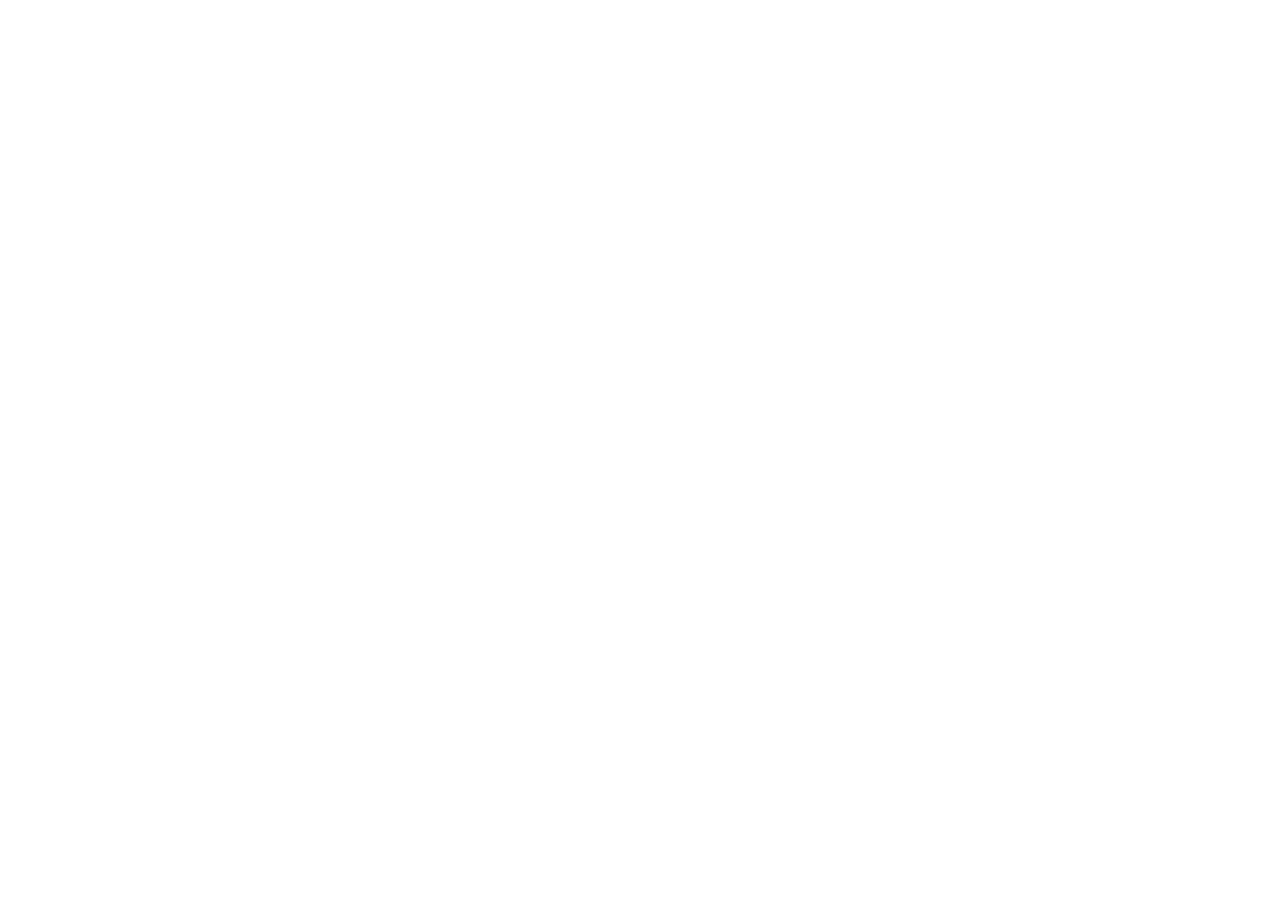
==== app/index.html @ 1b365de1 "Initial commit Blank project" ====
<!doctype html>
<!--[if lt IE 7]>      <html class="no-js lt-ie9 lt-ie8 lt-ie7"> <![endif]-->
<!--[if IE 7]>         <html class="no-js lt-ie9 lt-ie8"> <![endif]-->
<!--[if IE 8]>         <html class="no-js lt-ie9"> <![endif]-->
<!--[if gt IE 8]><!--> <html class="no-js"> <!--<![endif]-->
    <head>
        <meta charset="utf-8">
        <meta http-equiv="X-UA-Compatible" content="IE=edge,chrome=1">
        <title>gmailRedesign</title>
        <meta name="description" content="">
        <meta name="viewport" content="width=device-width">

        <script src="bower_components/modernizr/modernizr.js"></script>

        <link rel="stylesheet" href="bower_components/bootstrap/dist/css/bootstrap.min.css">
        <link rel="stylesheet" href="styles/css/main.css">

        <link rel="shortcut icon" href="favicon.ico" type="image/x-icon">
    </head>
    <body>

<div class="container">
    
</div> <!-- /container -->


        <!--[if lt IE 7]>
            <p class="chromeframe">You are using an <strong>outdated</strong> browser. Please <a href="http://browsehappy.com/">upgrade your browser</a> or <a href="http://www.google.com/chromeframe/?redirect=true">activate Google Chrome Frame</a> to improve your experience.</p>
        <![endif]-->

        <script src="bower_components/jquery/jquery.min.js"></script>
        <script src="scripts/main.js"></script>
</body>
</html>
---- app/styles/css/main.css ----
@font-face {
  font-family: 'Lato';
  src: url('../../fonts/Lato-Light.eot');
  src: url('../../fonts/Lato-Light.eot?#iefix') format('embedded-opentype'), /* IE6-IE8 */ url('../../fonts/Lato-Light.woff') format('woff'), /* Modern Browsers */ url('../../fonts/Lato-Light.ttf') format('truetype');
  font-style: normal;
  font-weight: normal;
  text-rendering: optimizeLegibility;
  
  /* IE9 Compat Modes */
}
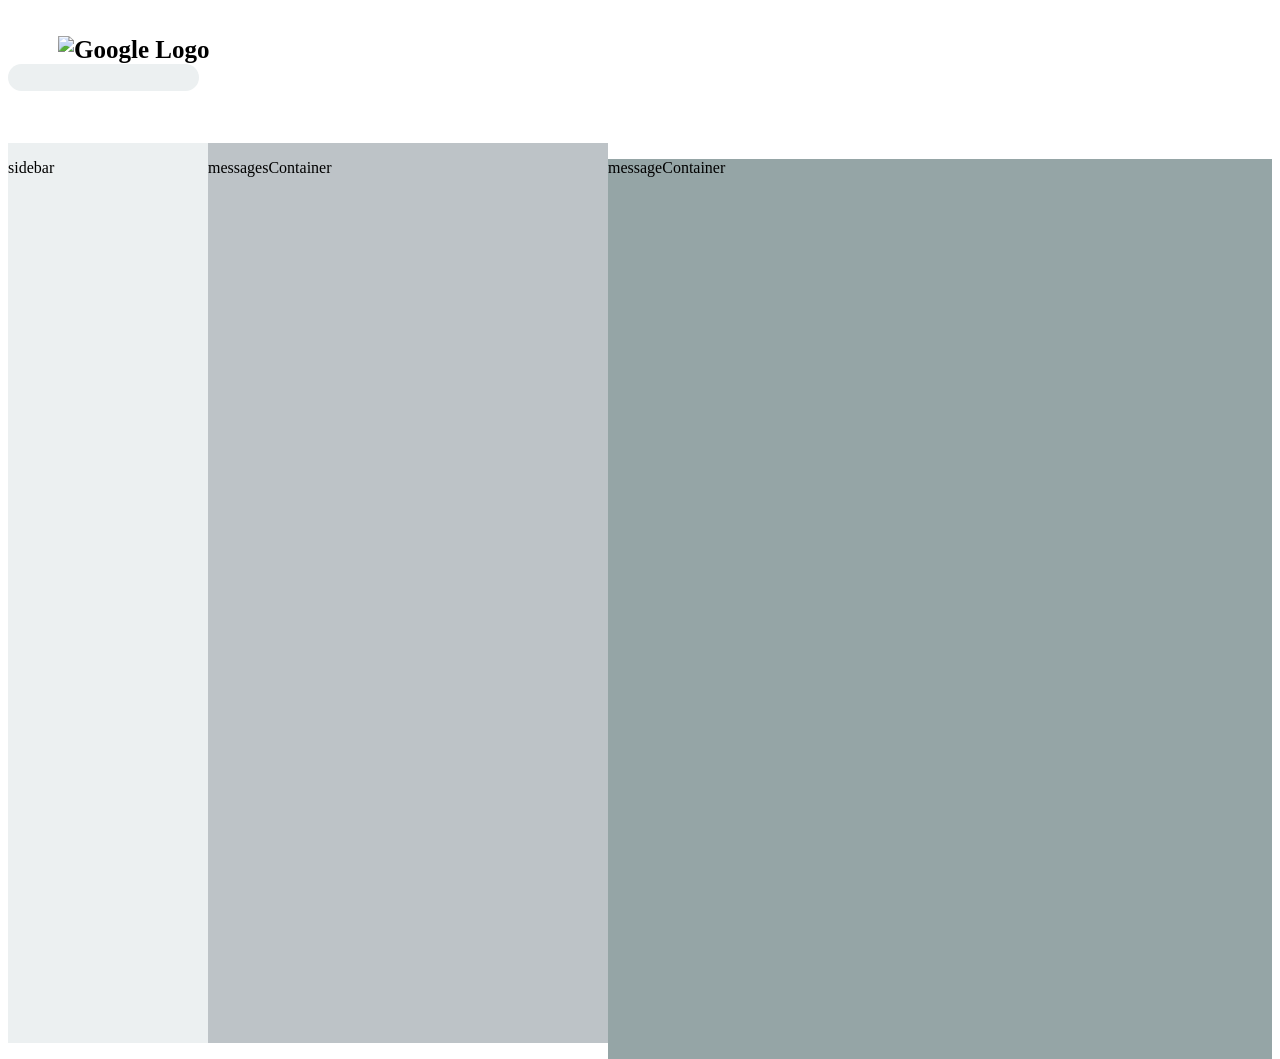
==== commit c279a55d: "FEAT : zones defined" ====
--- a/app/index.html
+++ b/app/index.html
@@ -6,7 +6,7 @@
     <head>
         <meta charset="utf-8">
         <meta http-equiv="X-UA-Compatible" content="IE=edge,chrome=1">
-        <title>gmailRedesign</title>
+        <title>Gmail Redesign</title>
         <meta name="description" content="">
         <meta name="viewport" content="width=device-width">
 
@@ -17,11 +17,47 @@
 
         <link rel="shortcut icon" href="favicon.ico" type="image/x-icon">
     </head>
+
+<!--
+
+                ____                 _ _   ____          _           _
+                / ___|_ __ ___   __ _(_) | |  _ \ ___  __| | ___  ___(_) __ _ _ __
+                | |  _| '_ ` _ \ / _` | | | | |_) / _ \/ _` |/ _ \/ __| |/ _` | '_ \
+                | |_| | | | | | | (_| | | | |  _ <  __/ (_| |  __/\__ \ | (_| | | | |
+                \____|_| |_| |_|\__,_|_|_| |_| \_\___|\__,_|\___||___/_|\__, |_| |_|
+                                                                      |___/
+
+-->
     <body>
+        <div class="container-fluid">
 
-<div class="container">
-    
-</div> <!-- /container -->
+            <div id="navbar">
+                <div class="row">
+                    <div class="col-md-2">
+                        <h1><img src="http://upload.wikimedia.org/wikipedia/commons/4/4a/Logo_2013_Google.png" alt="Google Logo"/></h1>
+                    </div>
+                    <div class="col-md-4">
+                        <input type="text"/>
+                    </div>
+                    <div class="col-md-6"></div>
+                </div>
+            </div>
+
+
+            <div id="sidebar">
+                <p>sidebar</p>
+            </div>
+
+
+            <div id="messagesContainer">
+                <p>messagesContainer</p>
+            </div>
+
+
+            <div id="messageContainer">
+                <p>messageContainer</p>
+            </div>
+        </div> <!-- /container -->
 
 
         <!--[if lt IE 7]>
--- a/app/styles/css/main.css
+++ b/app/styles/css/main.css
@@ -8,3 +8,52 @@
   
   /* IE9 Compat Modes */
 }
+#navbar {
+  height: 80px;
+  width: 100%;
+  padding: 27.5px 0;
+  overflow-y: hidden;
+}
+#navbar .row {
+  margin: 0;
+}
+#navbar .row h1 {
+  font-size: 25px;
+  margin: 0;
+}
+#navbar .row h1 img {
+  height: 25px;
+  padding-left: 50px;
+}
+#navbar .row input {
+  height: 25px;
+  background: #ecf0f1;
+  color: #95a5a6;
+  outline: none;
+  border: 0;
+  border-radius: 15px;
+  padding-left: 20px;
+}
+#sidebar {
+  background: #ecf0f1;
+  height: 100%;
+  width: 200px;
+  float: left;
+}
+#messagesContainer {
+  background: #bdc3c7;
+  height: 100%;
+  width: 400px;
+  float: left;
+}
+#messageContainer {
+  background: #95a5a6;
+  height: 100%;
+  width: auto;
+  margin-left: 600px;
+}
+html,
+body,
+.container-fluid {
+  height: 100%;
+}
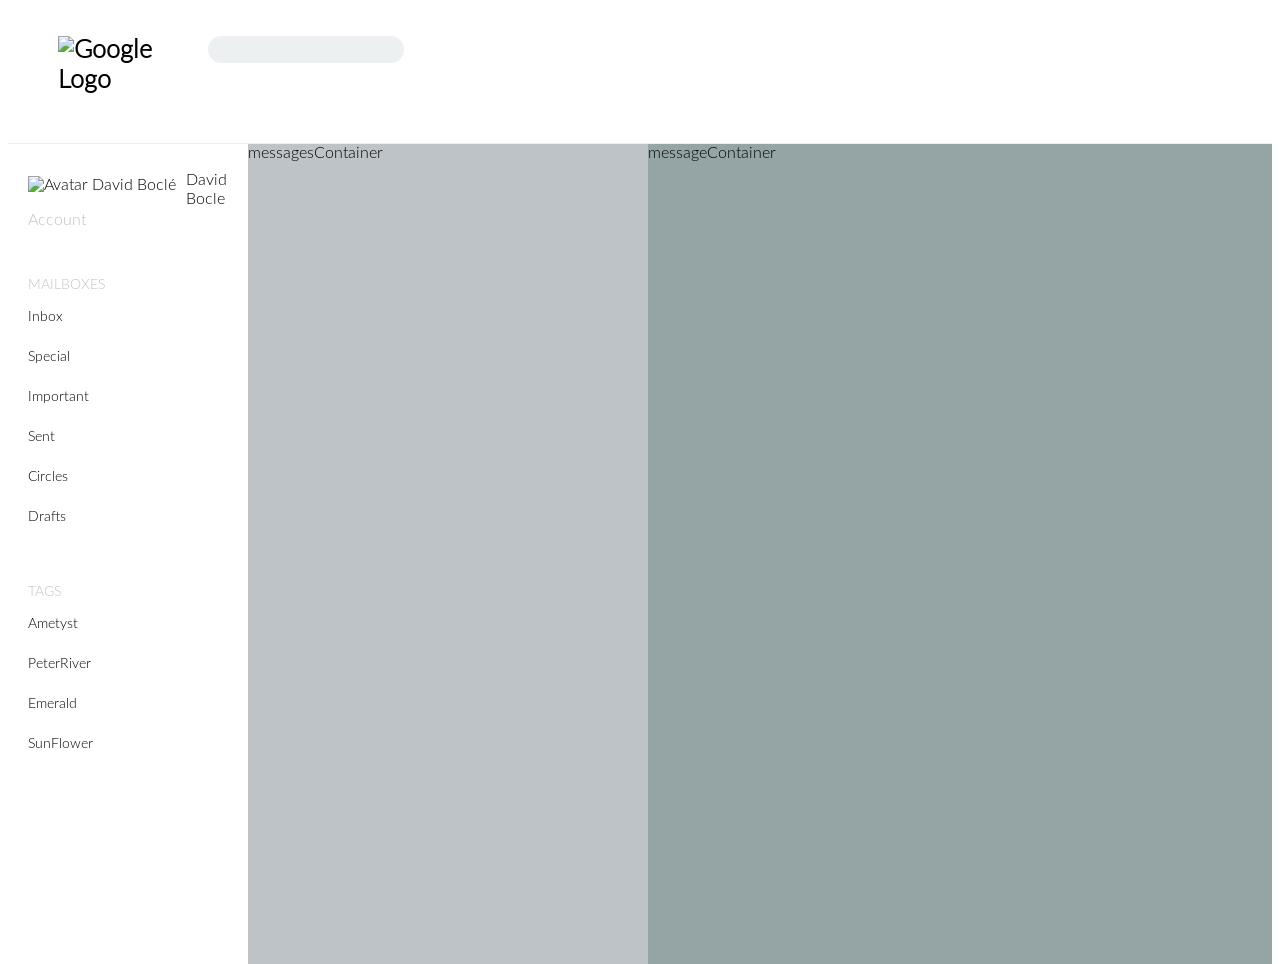
==== commit dd3c3e6c: "FEAT : First draft of sidebar" ====
--- a/app/index.html
+++ b/app/index.html
@@ -13,6 +13,7 @@
         <script src="bower_components/modernizr/modernizr.js"></script>
 
         <link rel="stylesheet" href="bower_components/bootstrap/dist/css/bootstrap.min.css">
+        <link rel="stylesheet" href="bower_components/font-awesome/css/font-awesome.min.css">
         <link rel="stylesheet" href="styles/css/main.css">
 
         <link rel="shortcut icon" href="favicon.ico" type="image/x-icon">
@@ -32,20 +33,70 @@
         <div class="container-fluid">
 
             <div id="navbar">
-                <div class="row">
-                    <div class="col-md-2">
+                    <div id="logo">
                         <h1><img src="http://upload.wikimedia.org/wikipedia/commons/4/4a/Logo_2013_Google.png" alt="Google Logo"/></h1>
                     </div>
-                    <div class="col-md-4">
-                        <input type="text"/>
-                    </div>
-                    <div class="col-md-6"></div>
+                <div id="navbarSearch">
+                    <input type="text"/>
+                    <i class="fa fa-search"></i>
                 </div>
             </div>
 
 
             <div id="sidebar">
-                <p>sidebar</p>
+                <div id="sidebarUserInfo">
+                    <img src="https://avatars1.githubusercontent.com/u/569053?v=2&s=460" alt="Avatar David Boclé" class="img-circle"/>
+                    <div id="sidebarUserMenu">
+                        <a>David Bocle <i class="fa fa-caret-down"></i></a>
+                        <p>Account</p>
+                    </div>
+                </div>
+                <div id="mailboxes" class="sidebarElement">
+                    <h3>Mailboxes</h3>
+                    <div class="mailbox">
+                        <i class="fa fa-inbox"></i>
+                        <p>Inbox</p>
+                    </div>
+                    <div class="mailbox">
+                        <i class="fa fa-star-o"></i>
+                        <p>Special</p>
+                    </div>
+                    <div class="mailbox">
+                        <i class="fa fa-clock-o"></i>
+                        <p>Important</p>
+                    </div>
+                    <div class="mailbox">
+                        <i class="fa fa-envelope-o"></i>
+                        <p>Sent</p>
+                    </div>
+                    <div class="mailbox">
+                        <i class="fa fa-plus"></i>
+                        <p>Circles</p>
+                    </div>
+                    <div class="mailbox">
+                        <i class="fa fa-file-o"></i>
+                        <p>Drafts</p>
+                    </div>
+                </div>
+                <div id="tags" class="sidebarElement">
+                    <h3>Tags</h3>
+                    <div class="tag" id="ametyst">
+                        <i class="fa fa-circle"></i>
+                        <p>ametyst</p>
+                    </div>
+                    <div class="tag" id="peterRiver">
+                        <i class="fa fa-circle"></i>
+                        <p>peterRiver</p>
+                    </div>
+                    <div class="tag" id="emerald">
+                        <i class="fa fa-circle"></i>
+                        <p>emerald</p>
+                    </div>
+                    <div class="tag" id="sunFlower">
+                        <i class="fa fa-circle"></i>
+                        <p>sunFlower</p>
+                    </div>
+                </div>
             </div>
 
 
--- a/app/styles/css/main.css
+++ b/app/styles/css/main.css
@@ -12,43 +12,127 @@
   height: 80px;
   width: 100%;
   padding: 27.5px 0;
+  border-bottom: 1px solid #ecf0f1;
   overflow-y: hidden;
 }
-#navbar .row {
-  margin: 0;
+#navbar #logo {
+  width: 200px;
+  float: left;
 }
-#navbar .row h1 {
+#navbar #logo h1 {
+  height: 25px;
   font-size: 25px;
   margin: 0;
 }
-#navbar .row h1 img {
+#navbar #logo h1 img {
   height: 25px;
   padding-left: 50px;
 }
-#navbar .row input {
+#navbar #navbarSearch {
+  height: 25px;
+  position: relative;
+  color: #7f8c8d;
+}
+#navbar #navbarSearch input {
   height: 25px;
   background: #ecf0f1;
   color: #95a5a6;
   outline: none;
   border: 0;
   border-radius: 15px;
-  padding-left: 20px;
+  padding-left: 25px;
+}
+#navbar #navbarSearch .fa-search {
+  position: absolute;
+  left: 210px;
+  top: 5.5px;
+  font-size: 14px;
 }
 #sidebar {
-  background: #ecf0f1;
-  height: 100%;
+  height: calc(100% -  80px);
   width: 200px;
   float: left;
+  padding: 0 20px;
+}
+#sidebar #sidebarUserInfo {
+  height: 40px;
+  padding: 26.66666667px 0;
+}
+#sidebar #sidebarUserInfo img {
+  height: 30px;
+  margin: 5px 10px 5px 0;
+  float: left;
+}
+#sidebar #sidebarUserInfo #sidebarUserMenu {
+  height: 40px;
+}
+#sidebar #sidebarUserInfo #sidebarUserMenu a {
+  color: #000;
+}
+#sidebar #sidebarUserInfo #sidebarUserMenu a .fa {
+  color: #95a5a6;
+}
+#sidebar #sidebarUserInfo #sidebarUserMenu p {
+  color: #bdc3c7;
+}
+#sidebar h3 {
+  margin: 20px 0 10px;
+  text-transform: uppercase;
+  color: #bdc3c7;
+  font-size: 14px;
+  font-weight: 200;
+}
+#sidebar .sidebarElement div {
+  height: 30px;
+  padding: 5px 0;
+}
+#sidebar .sidebarElement div:hover {
+  background: #ecf0f1;
+  cursor: pointer;
+  color: #95a5a6;
+}
+#sidebar .sidebarElement div i {
+  float: left;
+  font-size: 20px;
+  width: 20px;
+  color: #bdc3c7;
+  text-align: center;
+  margin: 0 13.33333333px;
+}
+#sidebar .sidebarElement div p {
+  height: 20px;
+  font-size: 14.28571429px;
+  text-transform: capitalize;
+}
+#sidebar #mailboxes {
+  clear: both;
+  margin-top: 40px;
+}
+#sidebar #tags {
+  clear: both;
+  margin-top: 40px;
+}
+#sidebar #tags #ametyst i {
+  color: #9b59b6;
+}
+#sidebar #tags #peterRiver i {
+  color: #3498db;
+}
+#sidebar #tags #emerald i {
+  color: #2ecc71;
+}
+#sidebar #tags #sunFlower i {
+  color: #f1c40f;
 }
 #messagesContainer {
   background: #bdc3c7;
-  height: 100%;
+  height: calc(100% -  80px);
   width: 400px;
   float: left;
 }
 #messageContainer {
   background: #95a5a6;
-  height: 100%;
+  height: calc(100% -  80px);
   width: auto;
   margin-left: 600px;
 }
@@ -56,4 +140,10 @@
 body,
 .container-fluid {
   height: 100%;
+  font-family: 'Lato';
 }
+html p,
+body p,
+.container-fluid p {
+  margin: 0;
+}
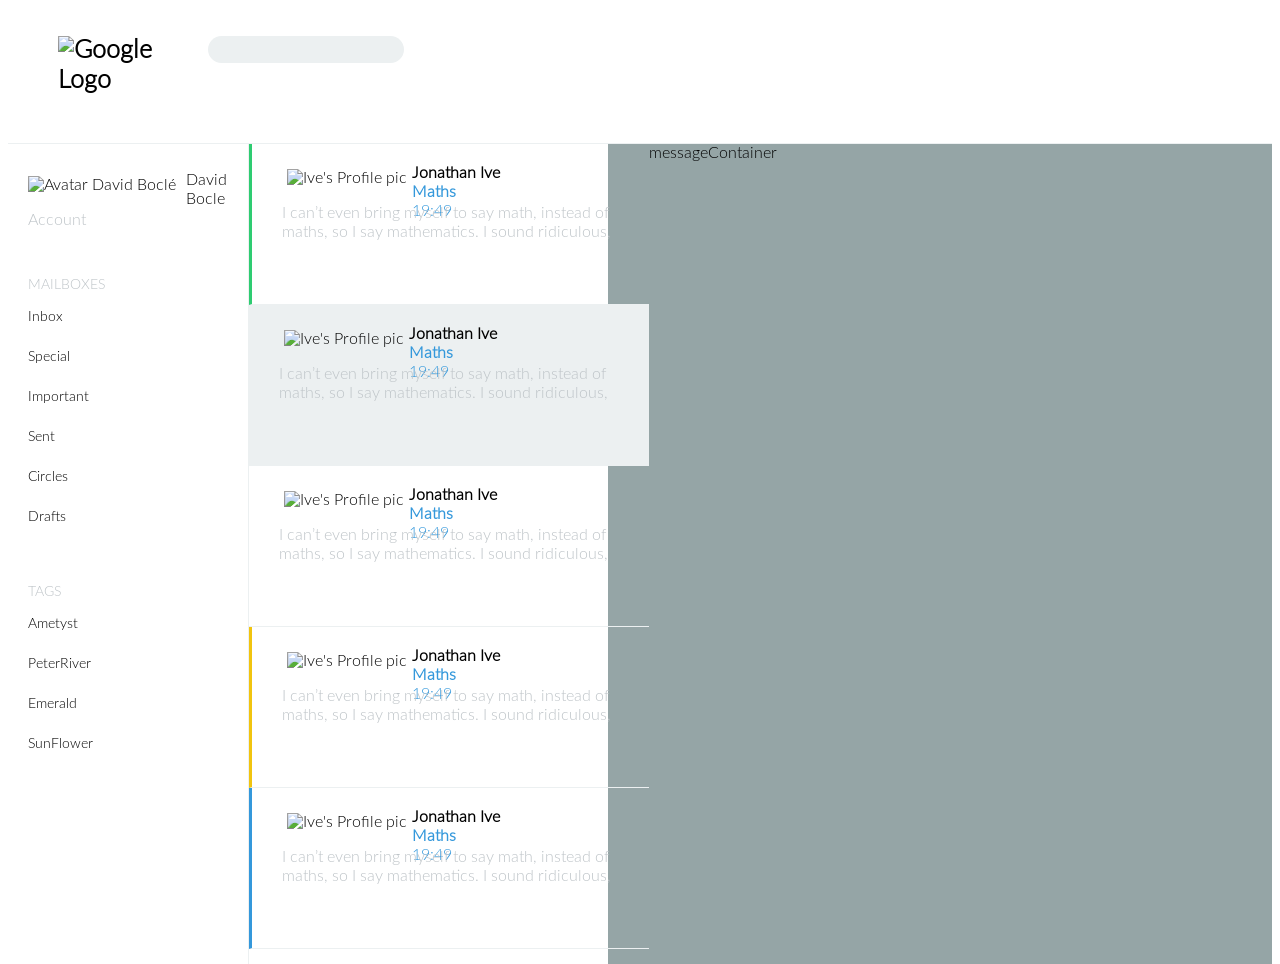
==== commit bf0aaaa3: "FEAT : First draft of messages" ====
--- a/app/index.html
+++ b/app/index.html
@@ -101,7 +101,126 @@
 
 
             <div id="messagesContainer">
-                <p>messagesContainer</p>
+                <div class="message tagEmerald">
+                    <div class="row">
+                        <div class="col-md-10 messageInfo">
+                            <img src="http://p2.trrsf.com/image/fget/cf/600/600/img.terra.com.br/i/2011/08/26/2001087-6031-rec.jpg" alt="Ive's Profile pic" class="img-circle"/>
+                            <p class="senderName">Jonathan Ive</p>
+                            <p class="messageObject">Maths</p>
+                        </div>
+                        <div class="col-md-2 timeReceived">
+                            <p>19:49</p>
+                        </div>
+                    </div>
+                    <div class="messagePreview">
+                        <p>I can’t even bring myself to say math, instead of maths, so I say mathematics. I sound ridiculous,</p>
+                    </div>
+                </div>
+                <div class="message active">
+                    <div class="row">
+                        <div class="col-md-10 messageInfo">
+                            <img src="http://p2.trrsf.com/image/fget/cf/600/600/img.terra.com.br/i/2011/08/26/2001087-6031-rec.jpg" alt="Ive's Profile pic" class="img-circle"/>
+                            <p class="senderName">Jonathan Ive</p>
+                            <p class="messageObject">Maths</p>
+                        </div>
+                        <div class="col-md-2 timeReceived">
+                            <p>19:49</p>
+                        </div>
+                    </div>
+                    <div class="messagePreview">
+                        <p>I can’t even bring myself to say math, instead of maths, so I say mathematics. I sound ridiculous,</p>
+                    </div>
+                </div>
+                <div class="message">
+                    <div class="row">
+                        <div class="col-md-10 messageInfo">
+                            <img src="http://p2.trrsf.com/image/fget/cf/600/600/img.terra.com.br/i/2011/08/26/2001087-6031-rec.jpg" alt="Ive's Profile pic" class="img-circle"/>
+                            <p class="senderName">Jonathan Ive</p>
+                            <p class="messageObject">Maths</p>
+                        </div>
+                        <div class="col-md-2 timeReceived">
+                            <p>19:49</p>
+                        </div>
+                    </div>
+                    <div class="messagePreview">
+                        <p>I can’t even bring myself to say math, instead of maths, so I say mathematics. I sound ridiculous,</p>
+                    </div>
+                </div>
+                <div class="message tagSunFlower">
+                    <div class="row">
+                        <div class="col-md-10 messageInfo">
+                            <img src="http://p2.trrsf.com/image/fget/cf/600/600/img.terra.com.br/i/2011/08/26/2001087-6031-rec.jpg" alt="Ive's Profile pic" class="img-circle"/>
+                            <p class="senderName">Jonathan Ive</p>
+                            <p class="messageObject">Maths</p>
+                        </div>
+                        <div class="col-md-2 timeReceived">
+                            <p>19:49</p>
+                        </div>
+                    </div>
+                    <div class="messagePreview">
+                        <p>I can’t even bring myself to say math, instead of maths, so I say mathematics. I sound ridiculous,</p>
+                    </div>
+                </div>
+                <div class="message tagPeterRiver">
+                    <div class="row">
+                        <div class="col-md-10 messageInfo">
+                            <img src="http://p2.trrsf.com/image/fget/cf/600/600/img.terra.com.br/i/2011/08/26/2001087-6031-rec.jpg" alt="Ive's Profile pic" class="img-circle"/>
+                            <p class="senderName">Jonathan Ive</p>
+                            <p class="messageObject">Maths</p>
+                        </div>
+                        <div class="col-md-2 timeReceived">
+                            <p>19:49</p>
+                        </div>
+                    </div>
+                    <div class="messagePreview">
+                        <p>I can’t even bring myself to say math, instead of maths, so I say mathematics. I sound ridiculous,</p>
+                    </div>
+                </div>
+                <div class="message">
+                    <div class="row">
+                        <div class="col-md-10 messageInfo">
+                            <img src="http://p2.trrsf.com/image/fget/cf/600/600/img.terra.com.br/i/2011/08/26/2001087-6031-rec.jpg" alt="Ive's Profile pic" class="img-circle"/>
+                            <p class="senderName">Jonathan Ive</p>
+                            <p class="messageObject">Maths</p>
+                        </div>
+                        <div class="col-md-2 timeReceived">
+                            <p>19:49</p>
+                        </div>
+                    </div>
+                    <div class="messagePreview">
+                        <p>I can’t even bring myself to say math, instead of maths, so I say mathematics. I sound ridiculous,</p>
+                    </div>
+                </div>
+                <div class="message">
+                    <div class="row">
+                        <div class="col-md-10 messageInfo">
+                            <img src="http://p2.trrsf.com/image/fget/cf/600/600/img.terra.com.br/i/2011/08/26/2001087-6031-rec.jpg" alt="Ive's Profile pic" class="img-circle"/>
+                            <p class="senderName">Jonathan Ive</p>
+                            <p class="messageObject">Maths</p>
+                        </div>
+                        <div class="col-md-2 timeReceived">
+                            <p>19:49</p>
+                        </div>
+                    </div>
+                    <div class="messagePreview">
+                        <p>I can’t even bring myself to say math, instead of maths, so I say mathematics. I sound ridiculous,</p>
+                    </div>
+                </div>
+                <div class="message">
+                    <div class="row">
+                        <div class="col-md-10 messageInfo">
+                            <img src="http://p2.trrsf.com/image/fget/cf/600/600/img.terra.com.br/i/2011/08/26/2001087-6031-rec.jpg" alt="Ive's Profile pic" class="img-circle"/>
+                            <p class="senderName">Jonathan Ive</p>
+                            <p class="messageObject">Maths</p>
+                        </div>
+                        <div class="col-md-2 timeReceived">
+                            <p>19:49</p>
+                        </div>
+                    </div>
+                    <div class="messagePreview">
+                        <p>I can’t even bring myself to say math, instead of maths, so I say mathematics. I sound ridiculous,</p>
+                    </div>
+                </div>
             </div>
 
 
--- a/app/styles/css/main.css
+++ b/app/styles/css/main.css
@@ -53,6 +53,7 @@
   width: 200px;
   float: left;
   padding: 0 20px;
+  border-right: 1px solid #ecf0f1;
 }
 #sidebar #sidebarUserInfo {
   height: 40px;
@@ -68,6 +69,10 @@
 }
 #sidebar #sidebarUserInfo #sidebarUserMenu a {
   color: #000;
+}
+#sidebar #sidebarUserInfo #sidebarUserMenu a:hover {
+  text-decoration: none;
+  cursor: pointer;
 }
 #sidebar #sidebarUserInfo #sidebarUserMenu a .fa {
   color: #95a5a6;
@@ -125,10 +130,51 @@
   color: #f1c40f;
 }
 #messagesContainer {
-  background: #bdc3c7;
   height: calc(100% -  80px);
   width: 400px;
   float: left;
+  overflow-y: scroll;
+}
+#messagesContainer .message {
+  padding: 20px 30px;
+  height: 120px;
+  border-bottom: 1px solid #ecf0f1;
+}
+#messagesContainer .message.tagAmethyst {
+  border-left: 3px solid #9b59b6;
+}
+#messagesContainer .message.tagPeterRiver {
+  border-left: 3px solid #3498db;
+}
+#messagesContainer .message.tagEmerald {
+  border-left: 3px solid #2ecc71;
+}
+#messagesContainer .message.tagSunFlower {
+  border-left: 3px solid #f1c40f;
+}
+#messagesContainer .message.active {
+  background: #ecf0f1;
+}
+#messagesContainer .message .row {
+  height: 40px;
+}
+#messagesContainer .message .row .messageInfo img {
+  height: 30px;
+  margin: 5px;
+  float: left;
+}
+#messagesContainer .message .row .messageInfo p.senderName {
+  font-weight: bold;
+}
+#messagesContainer .message .row .messageInfo p.messageObject {
+  font-weight: bold;
+  color: #3498db;
+}
+#messagesContainer .message .row .timeReceived {
+  color: #3498db;
+}
+#messagesContainer .message .messagePreview {
+  color: #bdc3c7;
 }
 #messageContainer {
   background: #95a5a6;
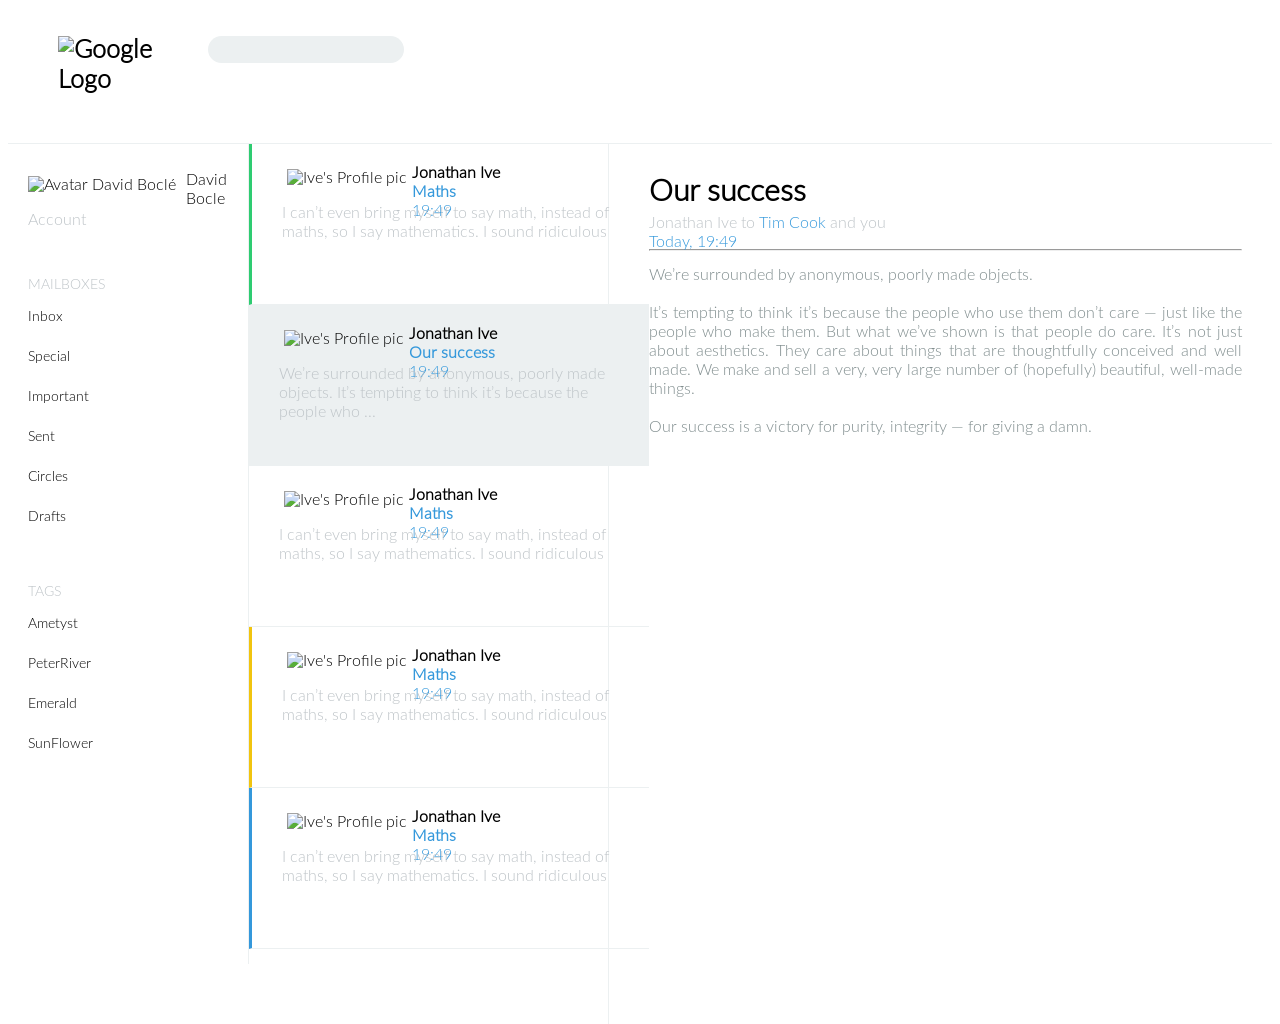
==== commit d1964a87: "FEAT : First draft of single message view" ====
--- a/app/index.html
+++ b/app/index.html
@@ -113,7 +113,7 @@
                         </div>
                     </div>
                     <div class="messagePreview">
-                        <p>I can’t even bring myself to say math, instead of maths, so I say mathematics. I sound ridiculous,</p>
+                        <p>I can’t even bring myself to say math, instead of maths, so I say mathematics. I sound ridiculous</p>
                     </div>
                 </div>
                 <div class="message active">
@@ -121,29 +121,32 @@
                         <div class="col-md-10 messageInfo">
                             <img src="http://p2.trrsf.com/image/fget/cf/600/600/img.terra.com.br/i/2011/08/26/2001087-6031-rec.jpg" alt="Ive's Profile pic" class="img-circle"/>
                             <p class="senderName">Jonathan Ive</p>
-                            <p class="messageObject">Maths</p>
-                        </div>
-                        <div class="col-md-2 timeReceived">
-                            <p>19:49</p>
-                        </div>
-                    </div>
-                    <div class="messagePreview">
-                        <p>I can’t even bring myself to say math, instead of maths, so I say mathematics. I sound ridiculous,</p>
-                    </div>
-                </div>
-                <div class="message">
-                    <div class="row">
-                        <div class="col-md-10 messageInfo">
-                            <img src="http://p2.trrsf.com/image/fget/cf/600/600/img.terra.com.br/i/2011/08/26/2001087-6031-rec.jpg" alt="Ive's Profile pic" class="img-circle"/>
-                            <p class="senderName">Jonathan Ive</p>
-                            <p class="messageObject">Maths</p>
-                        </div>
-                        <div class="col-md-2 timeReceived">
-                            <p>19:49</p>
-                        </div>
-                    </div>
-                    <div class="messagePreview">
-                        <p>I can’t even bring myself to say math, instead of maths, so I say mathematics. I sound ridiculous,</p>
+                            <p class="messageObject">Our success</p>
+                        </div>
+                        <div class="col-md-2 timeReceived">
+                            <p>19:49</p>
+                        </div>
+                    </div>
+                    <div class="messagePreview">
+                        <p>
+                            We’re surrounded by anonymous, poorly made objects.
+                            It’s tempting to think it’s because the people who ...
+                        </p>
+                    </div>
+                </div>
+                <div class="message">
+                    <div class="row">
+                        <div class="col-md-10 messageInfo">
+                            <img src="http://p2.trrsf.com/image/fget/cf/600/600/img.terra.com.br/i/2011/08/26/2001087-6031-rec.jpg" alt="Ive's Profile pic" class="img-circle"/>
+                            <p class="senderName">Jonathan Ive</p>
+                            <p class="messageObject">Maths</p>
+                        </div>
+                        <div class="col-md-2 timeReceived">
+                            <p>19:49</p>
+                        </div>
+                    </div>
+                    <div class="messagePreview">
+                        <p>I can’t even bring myself to say math, instead of maths, so I say mathematics. I sound ridiculous</p>
                     </div>
                 </div>
                 <div class="message tagSunFlower">
@@ -158,7 +161,7 @@
                         </div>
                     </div>
                     <div class="messagePreview">
-                        <p>I can’t even bring myself to say math, instead of maths, so I say mathematics. I sound ridiculous,</p>
+                        <p>I can’t even bring myself to say math, instead of maths, so I say mathematics. I sound ridiculous</p>
                     </div>
                 </div>
                 <div class="message tagPeterRiver">
@@ -173,59 +176,74 @@
                         </div>
                     </div>
                     <div class="messagePreview">
-                        <p>I can’t even bring myself to say math, instead of maths, so I say mathematics. I sound ridiculous,</p>
-                    </div>
-                </div>
-                <div class="message">
-                    <div class="row">
-                        <div class="col-md-10 messageInfo">
-                            <img src="http://p2.trrsf.com/image/fget/cf/600/600/img.terra.com.br/i/2011/08/26/2001087-6031-rec.jpg" alt="Ive's Profile pic" class="img-circle"/>
-                            <p class="senderName">Jonathan Ive</p>
-                            <p class="messageObject">Maths</p>
-                        </div>
-                        <div class="col-md-2 timeReceived">
-                            <p>19:49</p>
-                        </div>
-                    </div>
-                    <div class="messagePreview">
-                        <p>I can’t even bring myself to say math, instead of maths, so I say mathematics. I sound ridiculous,</p>
-                    </div>
-                </div>
-                <div class="message">
-                    <div class="row">
-                        <div class="col-md-10 messageInfo">
-                            <img src="http://p2.trrsf.com/image/fget/cf/600/600/img.terra.com.br/i/2011/08/26/2001087-6031-rec.jpg" alt="Ive's Profile pic" class="img-circle"/>
-                            <p class="senderName">Jonathan Ive</p>
-                            <p class="messageObject">Maths</p>
-                        </div>
-                        <div class="col-md-2 timeReceived">
-                            <p>19:49</p>
-                        </div>
-                    </div>
-                    <div class="messagePreview">
-                        <p>I can’t even bring myself to say math, instead of maths, so I say mathematics. I sound ridiculous,</p>
-                    </div>
-                </div>
-                <div class="message">
-                    <div class="row">
-                        <div class="col-md-10 messageInfo">
-                            <img src="http://p2.trrsf.com/image/fget/cf/600/600/img.terra.com.br/i/2011/08/26/2001087-6031-rec.jpg" alt="Ive's Profile pic" class="img-circle"/>
-                            <p class="senderName">Jonathan Ive</p>
-                            <p class="messageObject">Maths</p>
-                        </div>
-                        <div class="col-md-2 timeReceived">
-                            <p>19:49</p>
-                        </div>
-                    </div>
-                    <div class="messagePreview">
-                        <p>I can’t even bring myself to say math, instead of maths, so I say mathematics. I sound ridiculous,</p>
+                        <p>I can’t even bring myself to say math, instead of maths, so I say mathematics. I sound ridiculous</p>
+                    </div>
+                </div>
+                <div class="message">
+                    <div class="row">
+                        <div class="col-md-10 messageInfo">
+                            <img src="http://p2.trrsf.com/image/fget/cf/600/600/img.terra.com.br/i/2011/08/26/2001087-6031-rec.jpg" alt="Ive's Profile pic" class="img-circle"/>
+                            <p class="senderName">Jonathan Ive</p>
+                            <p class="messageObject">Maths</p>
+                        </div>
+                        <div class="col-md-2 timeReceived">
+                            <p>19:49</p>
+                        </div>
+                    </div>
+                    <div class="messagePreview">
+                        <p>I can’t even bring myself to say math, instead of maths, so I say mathematics. I sound ridiculous</p>
+                    </div>
+                </div>
+                <div class="message">
+                    <div class="row">
+                        <div class="col-md-10 messageInfo">
+                            <img src="http://p2.trrsf.com/image/fget/cf/600/600/img.terra.com.br/i/2011/08/26/2001087-6031-rec.jpg" alt="Ive's Profile pic" class="img-circle"/>
+                            <p class="senderName">Jonathan Ive</p>
+                            <p class="messageObject">Maths</p>
+                        </div>
+                        <div class="col-md-2 timeReceived">
+                            <p>19:49</p>
+                        </div>
+                    </div>
+                    <div class="messagePreview">
+                        <p>I can’t even bring myself to say math, instead of maths, so I say mathematics. I sound ridiculous</p>
+                    </div>
+                </div>
+                <div class="message">
+                    <div class="row">
+                        <div class="col-md-10 messageInfo">
+                            <img src="http://p2.trrsf.com/image/fget/cf/600/600/img.terra.com.br/i/2011/08/26/2001087-6031-rec.jpg" alt="Ive's Profile pic" class="img-circle"/>
+                            <p class="senderName">Jonathan Ive</p>
+                            <p class="messageObject">Maths</p>
+                        </div>
+                        <div class="col-md-2 timeReceived">
+                            <p>19:49</p>
+                        </div>
+                    </div>
+                    <div class="messagePreview">
+                        <p>I can’t even bring myself to say math, instead of maths, so I say mathematics. I sound ridiculous</p>
                     </div>
                 </div>
             </div>
 
 
             <div id="messageContainer">
-                <p>messageContainer</p>
+                <h2>Our success</h2>
+                <div class="row messageInfo">
+                    <div class="col-md-10 senderInfo">Jonathan Ive to <span>Tim Cook</span> and you</div>
+                    <div class="col-md-2 timeReceived">Today, 19:49</div>
+                </div>
+
+                <hr/>
+
+                <p class="message">
+                    We’re surrounded by anonymous, poorly made objects. <br/><br/>
+                    It’s tempting to think it’s because the people who use them don’t care — just like the people who make them.
+                    But what we’ve shown is that people do care. It’s not just about aesthetics.
+                    They care about things that are thoughtfully conceived and well made.
+                    We make and sell a very, very large number of (hopefully) beautiful, well-made things.<br/><br>
+                    Our success is a victory for purity, integrity — for giving a damn.
+                </p>
             </div>
         </div> <!-- /container -->
 
--- a/app/styles/css/main.css
+++ b/app/styles/css/main.css
@@ -177,10 +177,35 @@
   color: #bdc3c7;
 }
 #messageContainer {
-  background: #95a5a6;
   height: calc(100% -  80px);
   width: auto;
+  border-left: 1px solid #ecf0f1;
+  padding: 30px;
   margin-left: 600px;
+}
+#messageContainer h2 {
+  height: 30px;
+  font-size: 30px;
+  margin: 0 0 10px;
+}
+#messageContainer .messageInfo {
+  height: 20px;
+}
+#messageContainer .messageInfo .senderInfo {
+  color: #bdc3c7;
+}
+#messageContainer .messageInfo .senderInfo span {
+  color: #3498db;
+}
+#messageContainer .messageInfo .timeReceived {
+  color: #3498db;
+}
+#messageContainer hr {
+  margin: 15px 0;
+}
+#messageContainer p.message {
+  color: #7f8c8d;
+  text-align: justify;
 }
 html,
 body,
